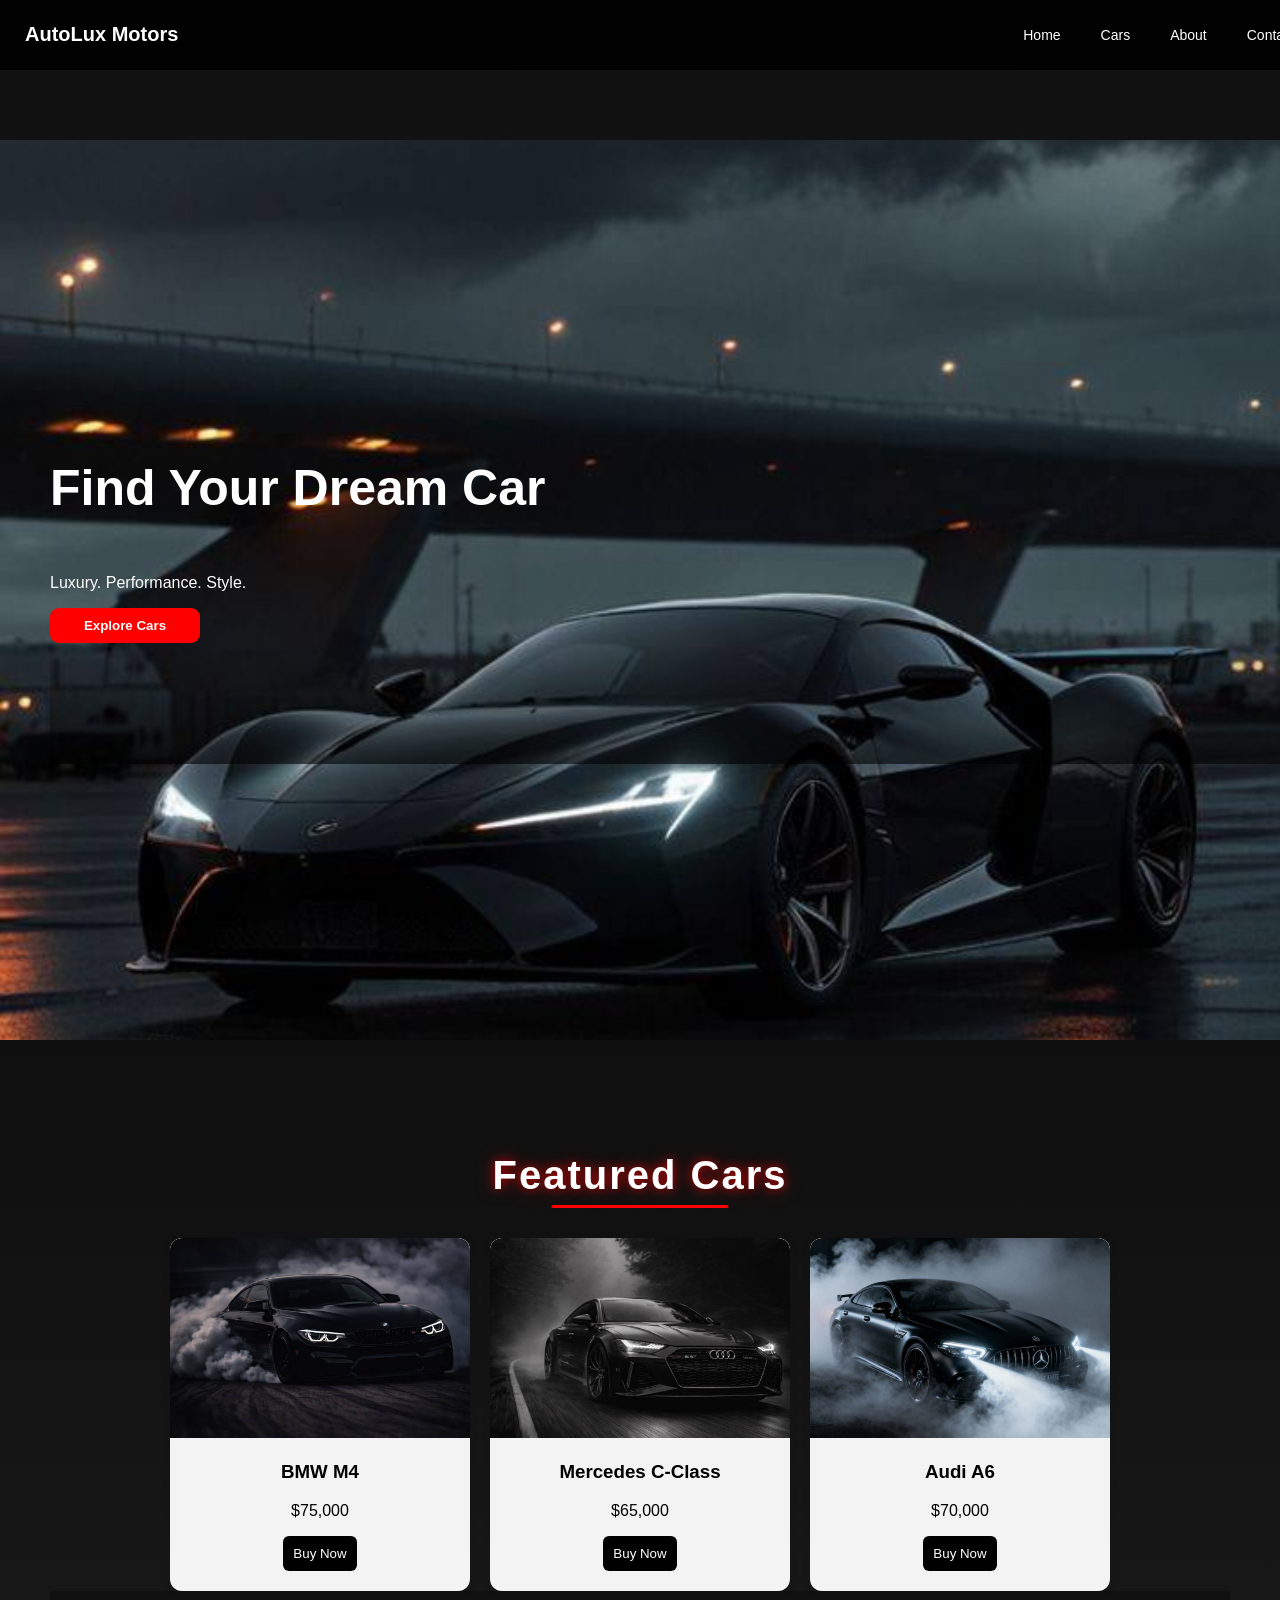
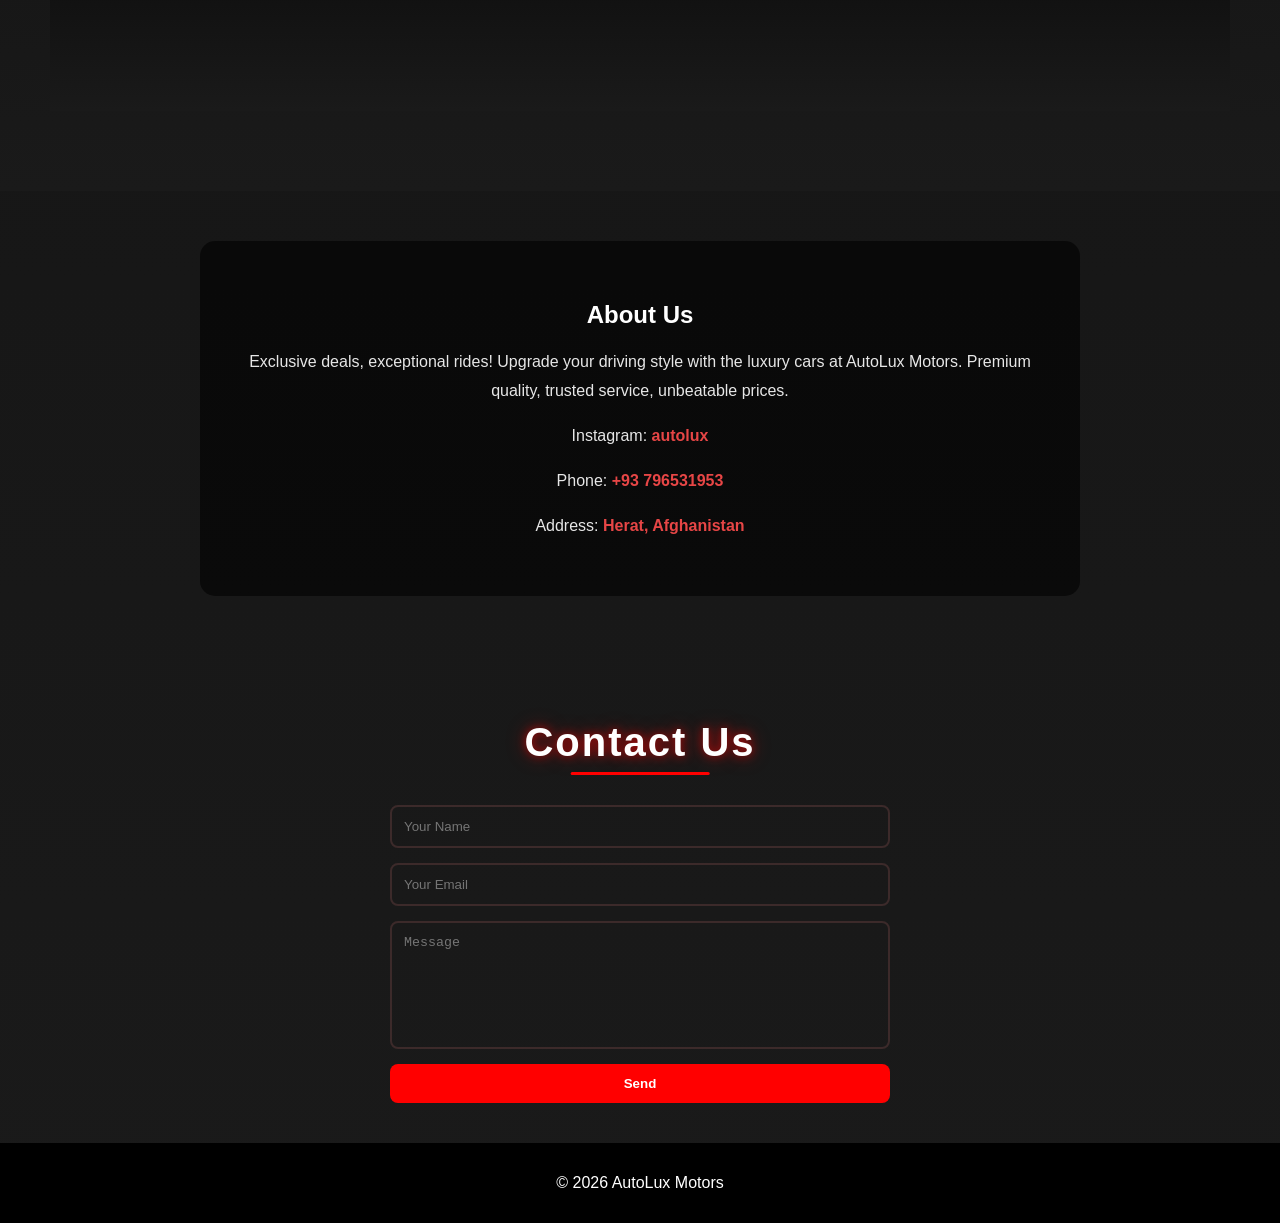
==== index.html @ 06bcda13 "add html" ====
<!DOCTYPE html>
<html lang="en">
<head>
<meta charset="UTF-8">
<meta name="viewport" content="width=device-width, initial-scale=1.0">
<title>AutoLux Motors</title>
<link rel="stylesheet" href="style.css">
</head>

<body>

<header>
    <h1>AutoLux Motors</h1>
    <nav>
        <ul>
            <li><a href="#home">Home</a></li>
            <li><a href="#cars">Cars</a></li>
            <li><a href="#about">About</a></li>
            <li><a href="#contact">Contact</a></li>
        </ul>
    </nav>
</header>

<section id="home" class="hero">
    <h2>Find Your Dream Car</h2>
    <p>Luxury. Performance. Style.</p>
    <button>Explore Cars</button>
</section>

<section id="cars" class="cars">
    <h2>Featured Cars</h2>

    <div class="car-container">

        <div class="car">
            <img src="bmw.jpg">
            <h3>BMW M4</h3>
            <p>$75,000</p>
            <button>Buy Now</button>
        </div>

        <div class="car">
            <img src="mer.jpg">
            <h3>Mercedes C-Class</h3>
            <p>$65,000</p>
            <button>Buy Now</button>
        </div>

        <div class="car">
            <img src="audi.jpg">
            <h3>Audi A6</h3>
            <p>$70,000</p>
            <button>Buy Now</button>
        </div>

    </div>

    <div class="bottom-section">
        <!--Featured  Cars-->
        <!--About-->
        <!--C0ntact-->
    </div>
</section>

<section id="about" class="about">
    <h2>About Us</h2>

    <p>
        Exclusive deals, exceptional rides! Upgrade your driving style with the luxury cars at AutoLux Motors.
        Premium quality, trusted service, unbeatable prices.
    </p>

    <p>
        Instagram:
        <a href="https://instagram.com" target="_blank">autolux</a>
    </p>

    <p>
        Phone:
        <a href="tel:+9376531953">+93 796531953</a>
    </p>

    <p>
        Address:
        <a href="https://maps.google.com" target="_blank">Herat, Afghanistan</a>
    </p>
</section>

<section id="contact" class="contact">
    <h2>Contact Us</h2>
    <form class="contact-form">

       <input type="text" placeholder="Your Name">
       <input type="email" placeholder="Your Email">
       <textarea placeholder="Message"></textarea>
       
       <button>Send</button>
    </form>

    
</section>

<footer>
    <p>© 2026 AutoLux Motors</p>
</footer>

</body>
</html>
---- style.css ----
body{
    margin: 0;
    font-family: Arial, sans-serif;
    background: linear-gradient(to bottom,#111, #1a1a1a);
    background-size: cover;
    padding-top: 70px;


}


header{
    position: fixed;
    top: 0;
    width: 100%;
    background: rgba(0,0,0,0.9);
    color: white;
    display: flex;
    justify-content: space-between;
    align-items: center;
    padding: 10px 25px;
    z-index: 1000;
}
header h1{
    font-size: 20px;
}

nav ul{
    list-style: none;
    display: flex;
    margin: 0;
    padding: 0;
}

nav ul li{
    margin-left: 20px;
}

nav ul li a{
    color: white;
    text-decoration: none;
    position: relative;
    font-size: 14px;
    padding: 5px 10px;
    border-radius: 5px;
    transition: 0.3s;

}

nav ul li a:hover{
    color: red;
    transform: scale(1.1);
    text-shadow: 0 0 8px red;
    background: rgba(255,0,0,0.2);
}


nav ul li a::after{
    content: "";
    position: absolute;
    width: 0%;
    height: 2px;
    background: red;
    left: 0;
    bottom: -5px;
    transition: 0.3s;
}

nav ul li a:hover::after{
    width: 100%;
}


.hero{
    height: 100vh;
    background: url("bage.jpg") no-repeat center;
    background-size: cover;
    color: white;
    display: flex;
    flex-direction: column;
    justify-content: center;
    padding-left: 50px;
    margin-top: 70px;
    
}

.hero h2{
    font-size: 50px;
}

.hero button{
    width: 150px;
    padding: 10px;
    background: red;
    color: white;
    border: none;
    cursor: pointer;
    border-radius: 9px;
    transition: 0.3s;
    font-weight: bold;

}

.hero button:hover{
    background: darkred;
    color: black;
    box-shadow: 0 0 15px rgba(255,0,0,0.7);

}

.hero::after{
    content: "";
    position: relative;
    bottom: -1px;
    left: 0;
    width: 100%;
    height: 120px;
    background: linear-gradient(to bottom, transparent, rgba(0,0,0,0) 0%, rgba(0,0,0,0.6) 100%);
    pointer-events: none;
    z-index: 2;
    overflow: hidden;

}


.cars{
    text-align: center;
    padding: 80px  50px;
    background: linear-gradient(to bottom, #0f0f0f, #1a1a1a);
}

.car-container{
    display: flex;
    justify-content: center;
    gap: 20px;
    flex-wrap: wrap;
}


.cars h2{
    font-size: 40px;
    color: white;
    margin-bottom: 40px;
    position: relative;
    display: inline-block;
    letter-spacing: 2px;

}

.cars h2::after{
    content: "";
    position: absolute;
    left: 50%;
    bottom: -10px;
    width: 60%;
    height: 3px;
    background: red;
    transform: translateX(-50%);
    border-radius: 10px;

}

.cars h2{
    text-shadow: 0 0 10px rgba(255, 0, 0, 0.6), 0 0 20px rgba(255, 0, 0, 0.4);
}

.cars h2:hover{
    letter-spacing: 4px;
    transition: 0.3s;
}

.car{
    background: rgba(255,255,255,0.95);
    width: 300px;
    border-radius: 12px;
    box-shadow: 0 0 10px rgba(0,0,0,0.1);
    padding-bottom: 20px;
    transition: 0.3s;
    overflow: hidden;

}

.car:hover{
    transform: translateY(-10px) scale(1.03);
    box-shadow: 0 15px 30px rgba(0,0,0,0.3);
}

.car img{
    width: 100%;
    height: 200px;
    object-fit: cover;
    border-radius: 12px 12px 0 0;
    transition: 0.4s;

}

.car:hover img{
    transform: scale(1.1);
}

.car{
    overflow: hidden;
}

.car button{
    background: black;
    color: white;
    border: none;
    padding: 10px;
    cursor: pointer;
    transition: 0.3s;
    border-radius: 6px;
}

.car button:hover{
    background: red;
    transform: scale(1.1);
}

.car:hover{
    box-shadow: 0 0 25px rgba(255,0,0,0.5)
}

.bottom-section{
    background: linear-gradient(to bottom, #111, #1a1a1a);
    background-size: cover;
    padding: 60px 0;


}

.bottom-section::before{
    content: "";
    position: relative;
    width: 100%;
    height: 100%;
    background: rgba(0, 0, 0, 0.5);
    top: 0;
    left: 0;
    z-index: 0;

}

.bottom-section *{
    position: relative;
    z-index: 1;
}


.about{
    max-width: 800px;
    margin: 50px auto;
    padding: 40px;
    background: rgba(0, 0, 0, 0.6);
    border-radius: 15px;
    text-align: center;
    color: white;
    
}

.about p{
    line-height: 1.8;
    font-size: 16px;
    opacity: 0.9;
}

.about a{
    color: #ff4d4d;
    text-decoration: none;
    font-weight: bold;

}

.about a:hover{
    color: white;
}

/* CONTACT */
.contact{
    text-align: center;
    padding: 40px;
}

.contact h2{
    font-size: 40px;
    color: white;
    margin-bottom: 40px;
    position: relative;
    display: inline-block;
    letter-spacing: 2px;
    text-shadow: 0 0 10px rgba(255,0,0,0.6),
                 0 0 20px rgba(255,0,0,0.4);
}


.contact h2::after{
    content: "";
    position: absolute;
    left: 50%;
    bottom: -10px;
    width: 60%;
    height: 3px;
    background: red;
    transform: translateX(-50%);
    border-radius: 10px;
}

.contact-form{
    display: flex;
    max-width: 500px;
    margin: auto;
    gap: 15px;
    flex-direction: column;
}

.contact-form input,
.contact-form textarea{
    padding: 12px;
    border: 2px solid rgb(60, 42, 42);
    background: transparent;
    color: white;
    border-radius: 8px;
    outline: none;
}

.contact-form input:focus, 
.contact-form textarea:focus{
    box-shadow: 0 0 10px rgba(255,0,0,0.6);
}

.contact-form button{
    padding: 12px;
    border: none;
    background: red;
    color: white;
    font-weight: bold;
    cursor: pointer;
    border-radius: 8px;
    transition: 0.3s;
}

.contact-form button:hover{
    background: darkred;
    box-shadow: 0 0 15px rgba(255, 0, 0, 0.7);
}

.contact textarea{
    resize: none;
    height: 100px;

}




footer{
    background: black;
    color: white;
    text-align: center;
    padding: 15px;
}
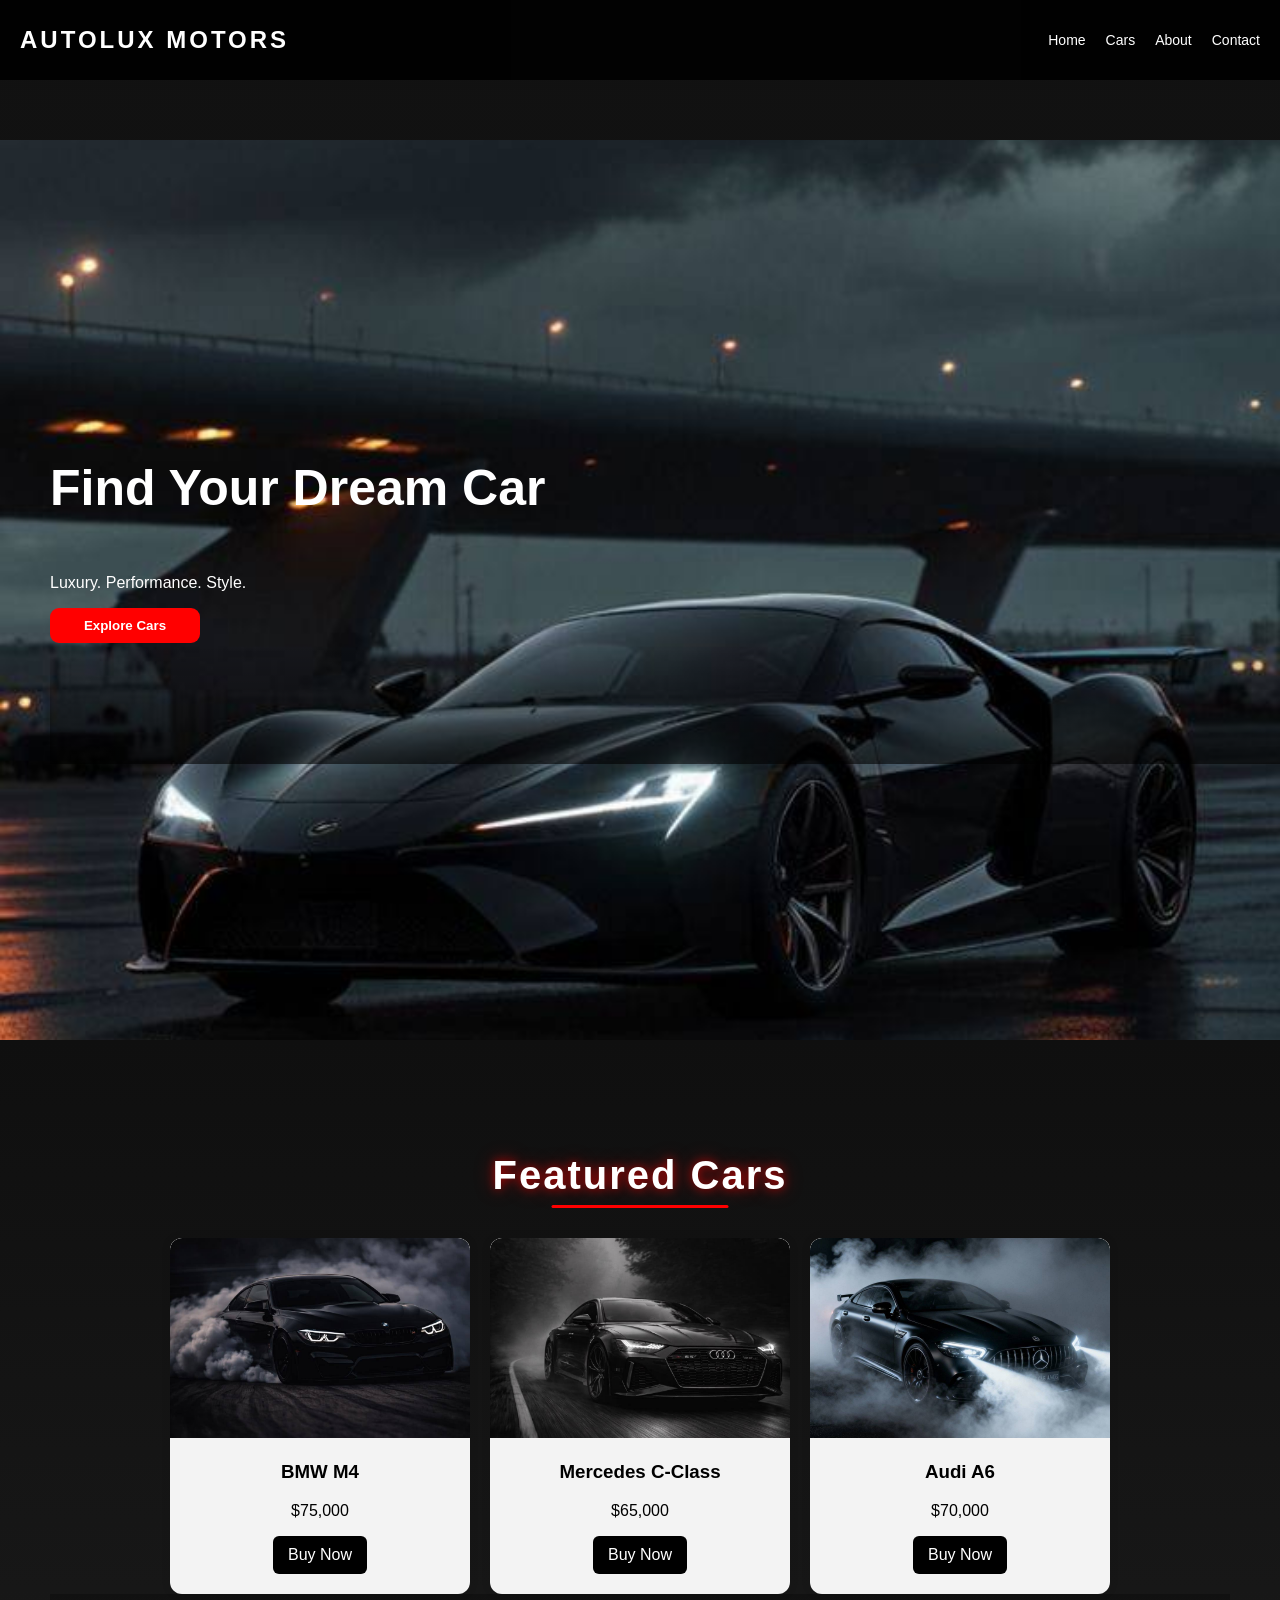
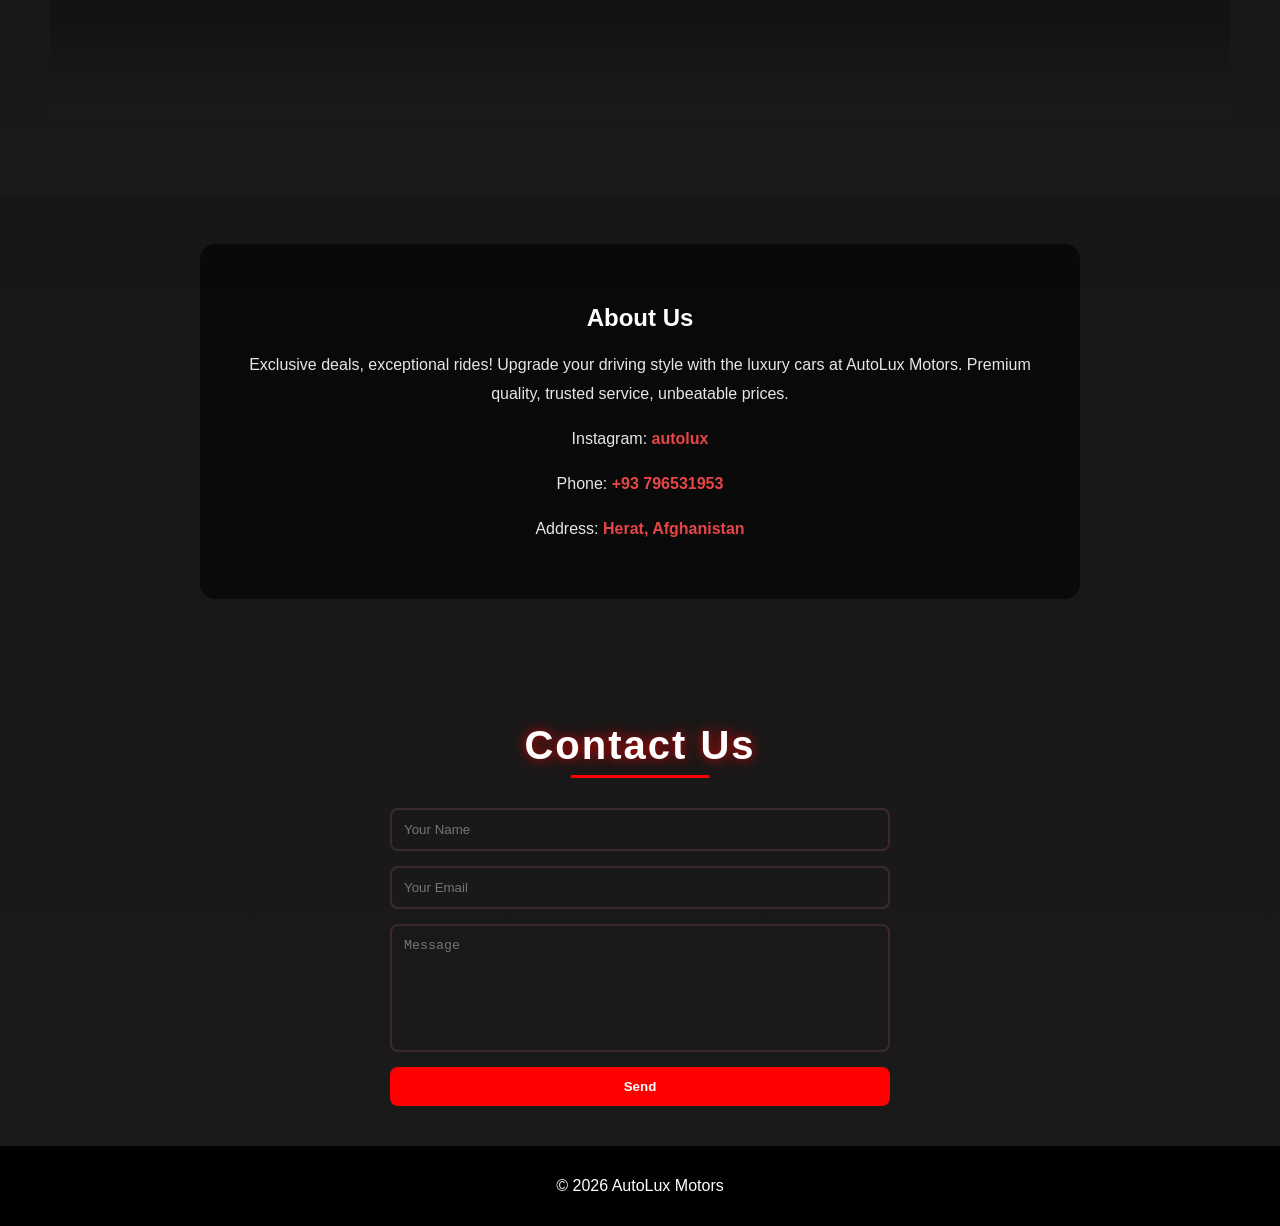
==== commit fe6a3ff9: "add.html" ====
--- a/index.html
+++ b/index.html
@@ -36,21 +36,22 @@
             <img src="bmw.jpg">
             <h3>BMW M4</h3>
             <p>$75,000</p>
-            <button>Buy Now</button>
+            <a href="buy.html?cars=bmw" class="buy-btn">Buy Now</a>
         </div>
 
         <div class="car">
             <img src="mer.jpg">
             <h3>Mercedes C-Class</h3>
             <p>$65,000</p>
-            <button>Buy Now</button>
+            <a href="buy.html?car=mercedes" class="buy-btn">Buy Now</a>
         </div>
 
         <div class="car">
             <img src="audi.jpg">
             <h3>Audi A6</h3>
             <p>$70,000</p>
-            <button>Buy Now</button>
+            <a href="buy.html?cars=audi" class="buy-btn">Buy Now</a>
+        
         </div>
 
     </div>
--- a/style.css
+++ b/style.css
@@ -18,11 +18,17 @@
     display: flex;
     justify-content: space-between;
     align-items: center;
-    padding: 10px 25px;
+    padding: 10px 20px;
     z-index: 1000;
 }
 header h1{
-    font-size: 20px;
+    font-size: 24px;
+    font-family: 'Segoe UI', Tahoma, Geneva, Verdana, sans-serif;
+    font-weight: bold;
+    letter-spacing: 3px;
+    text-transform: uppercase;
+    color: white;
+
 }
 
 nav ul{
@@ -30,10 +36,17 @@
     display: flex;
     margin: 0;
     padding: 0;
+    margin-right: 20px;
 }
 
 nav ul li{
-    margin-left: 20px;
+    margin-left: auto;
+
+
+}
+nav ul li:last-child {
+    margin-right: 10px;
+
 }
 
 nav ul li a{
@@ -244,6 +257,23 @@
 .bottom-section *{
     position: relative;
     z-index: 1;
+}
+
+.buy-btn {
+    display: inline-block;
+    background: black;
+    color: white;
+    padding: 10px 15px;
+    border-radius: 6px;
+    text-decoration: none;
+    transition: 0.3s;
+}
+
+      
+
+.buy-btn:hover {
+    background: red;
+    transform: scale(1.1);
 }
 
 
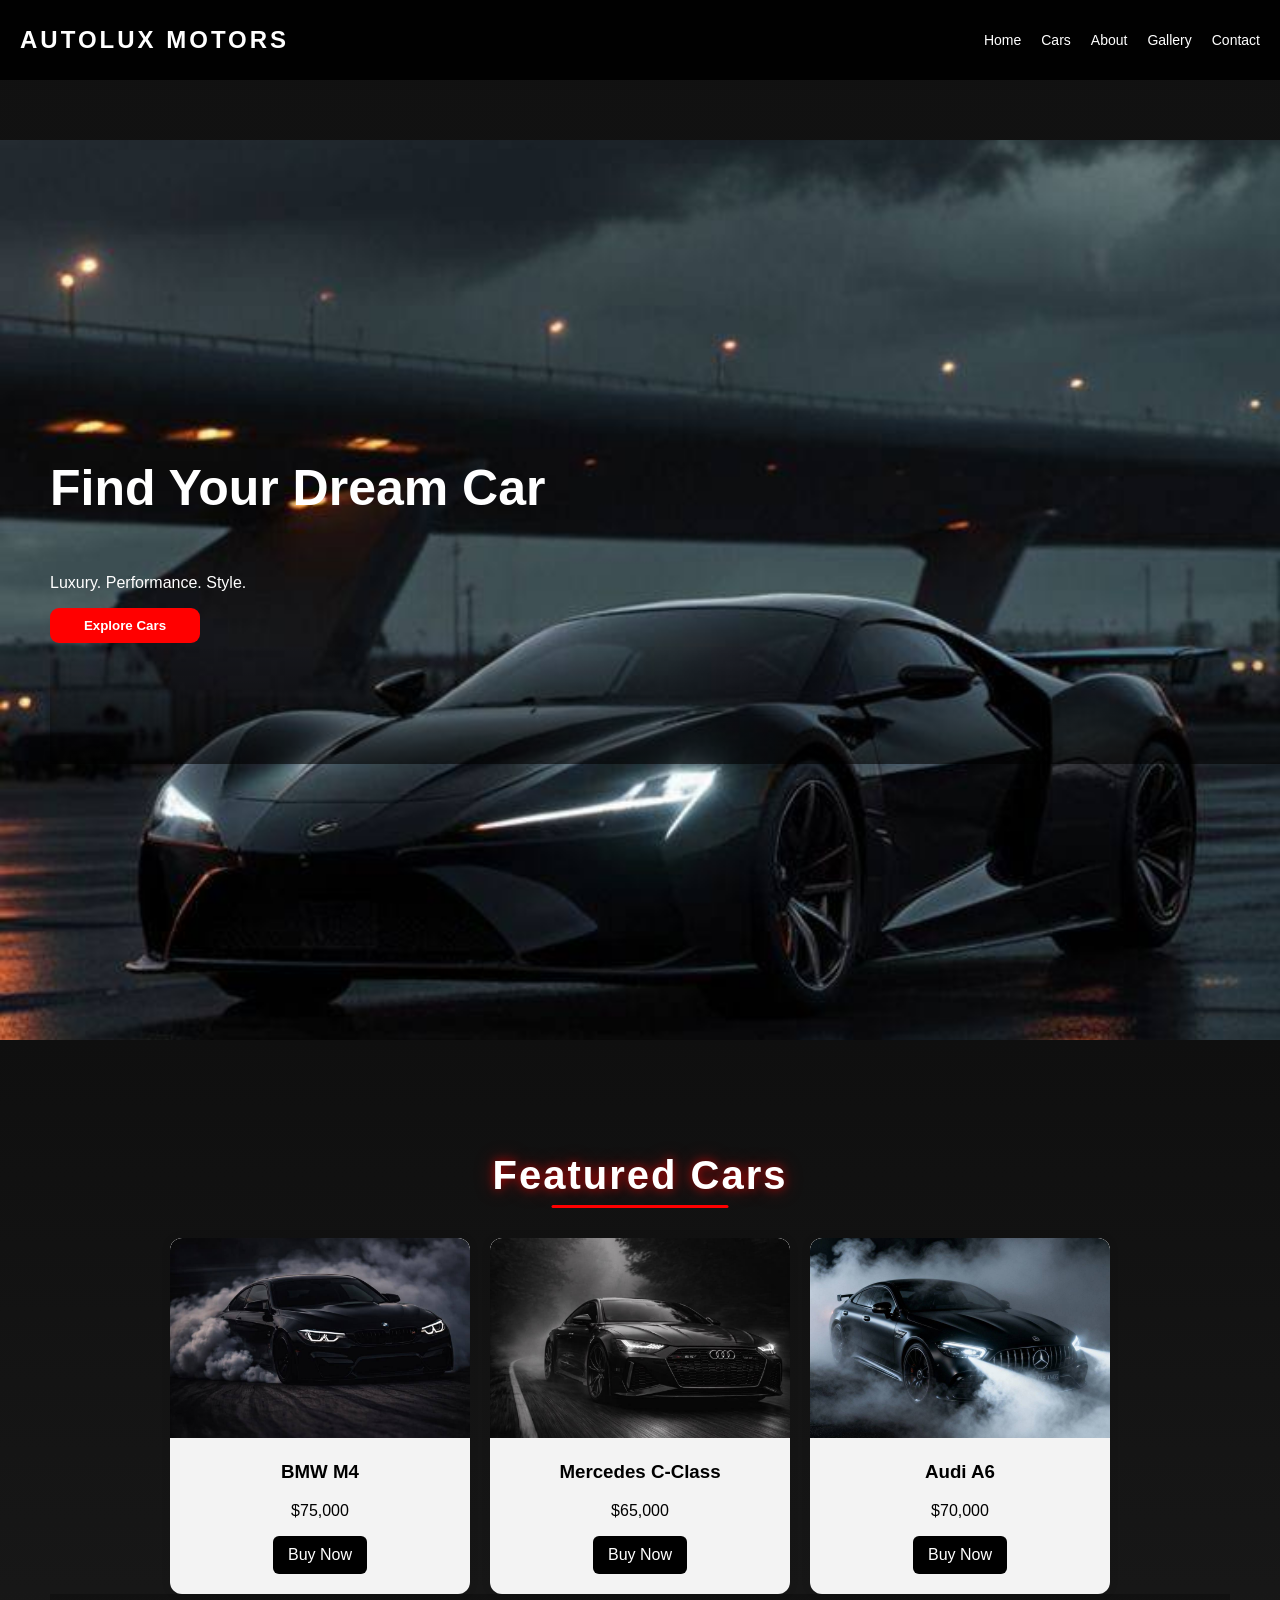
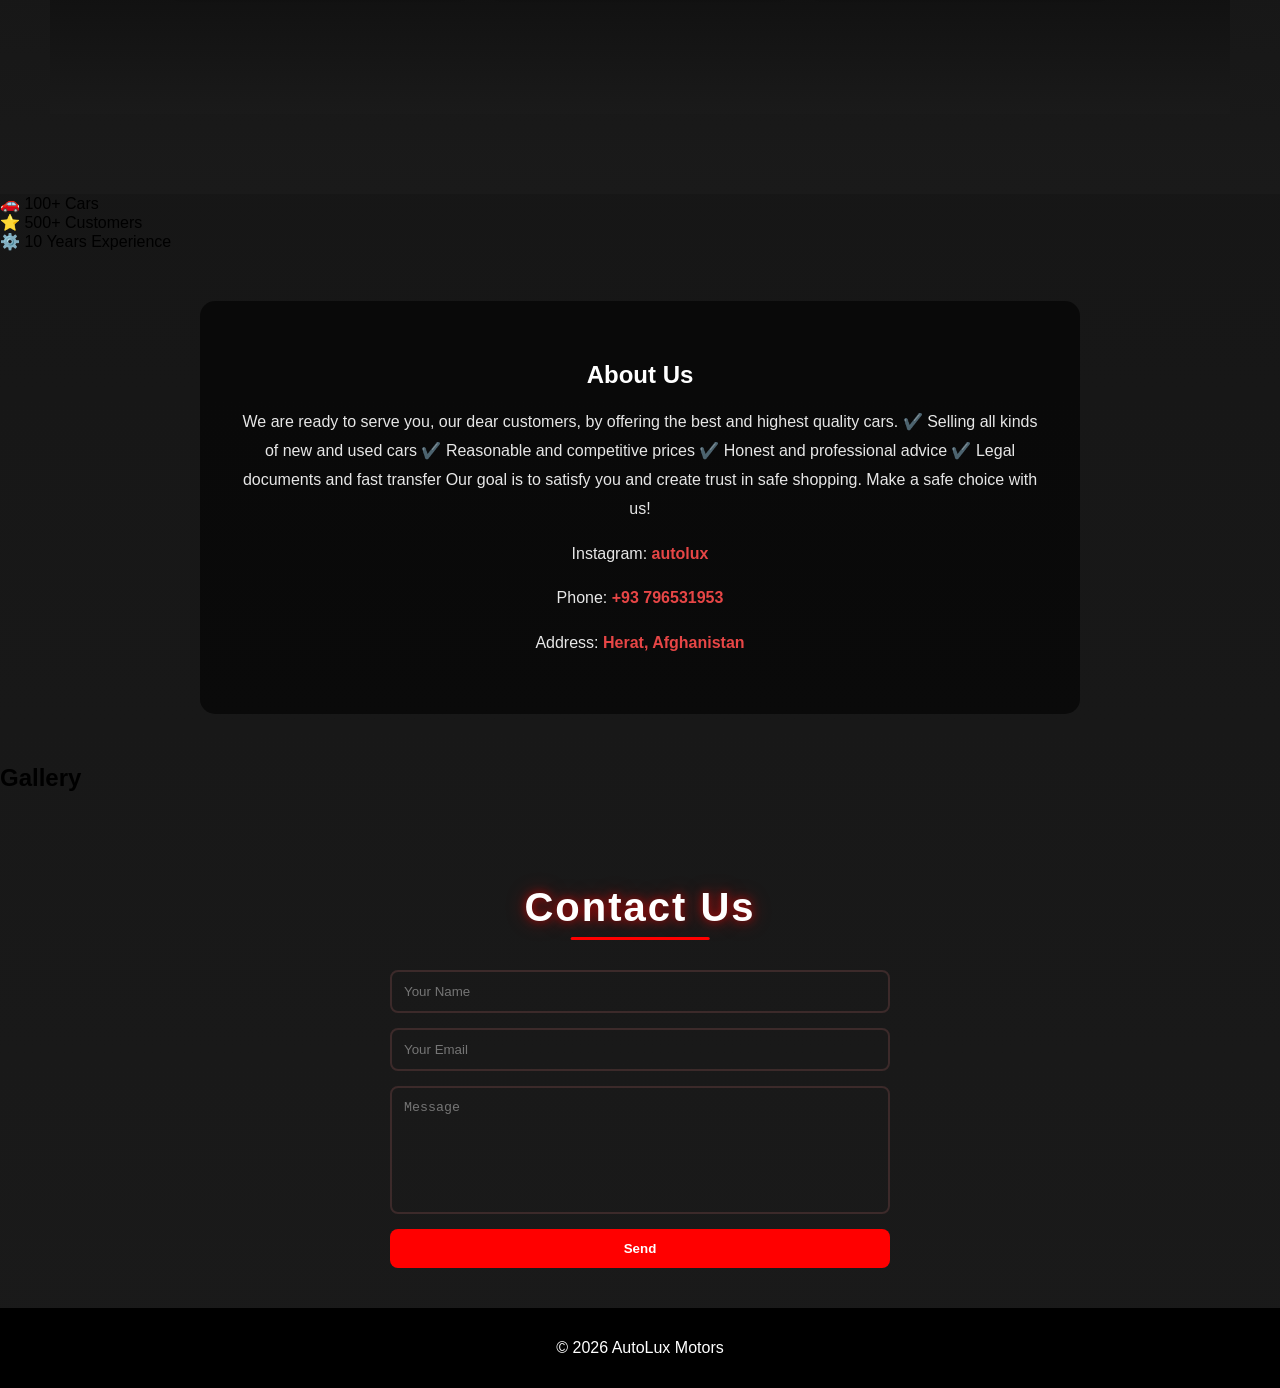
==== commit e55b78bb: "add.html" ====
--- a/index.html
+++ b/index.html
@@ -16,6 +16,7 @@
             <li><a href="#home">Home</a></li>
             <li><a href="#cars">Cars</a></li>
             <li><a href="#about">About</a></li>
+            <li><a href="#gallery">Gallery</a></li>
             <li><a href="#contact">Contact</a></li>
         </ul>
     </nav>
@@ -63,12 +64,28 @@
     </div>
 </section>
 
+<section class="stats">
+    <div>🚗 100+ Cars</div>
+
+    <div>⭐ 500+ Customers</div>
+
+    <div>⚙️ 10 Years Experience</div>
+
+</section>
+
 <section id="about" class="about">
     <h2>About Us</h2>
 
     <p>
-        Exclusive deals, exceptional rides! Upgrade your driving style with the luxury cars at AutoLux Motors.
-        Premium quality, trusted service, unbeatable prices.
+        We are ready to serve you, our dear customers, by offering the best and highest quality cars.
+✔️ Selling all kinds of new and used cars
+✔️ Reasonable and competitive prices
+✔️ Honest and professional advice
+✔️ Legal documents and fast transfer
+
+Our goal is to satisfy you and create trust in safe shopping.
+
+Make a safe choice with us!
     </p>
 
     <p>
@@ -85,6 +102,16 @@
         Address:
         <a href="https://maps.google.com" target="_blank">Herat, Afghanistan</a>
     </p>
+</section>
+
+
+<section class="gallery" id="gallery">
+    <h2>Gallery</h2>
+
+    <div class="gallery">
+
+    </div>
+ 
 </section>
 
 <section id="contact" class="contact">
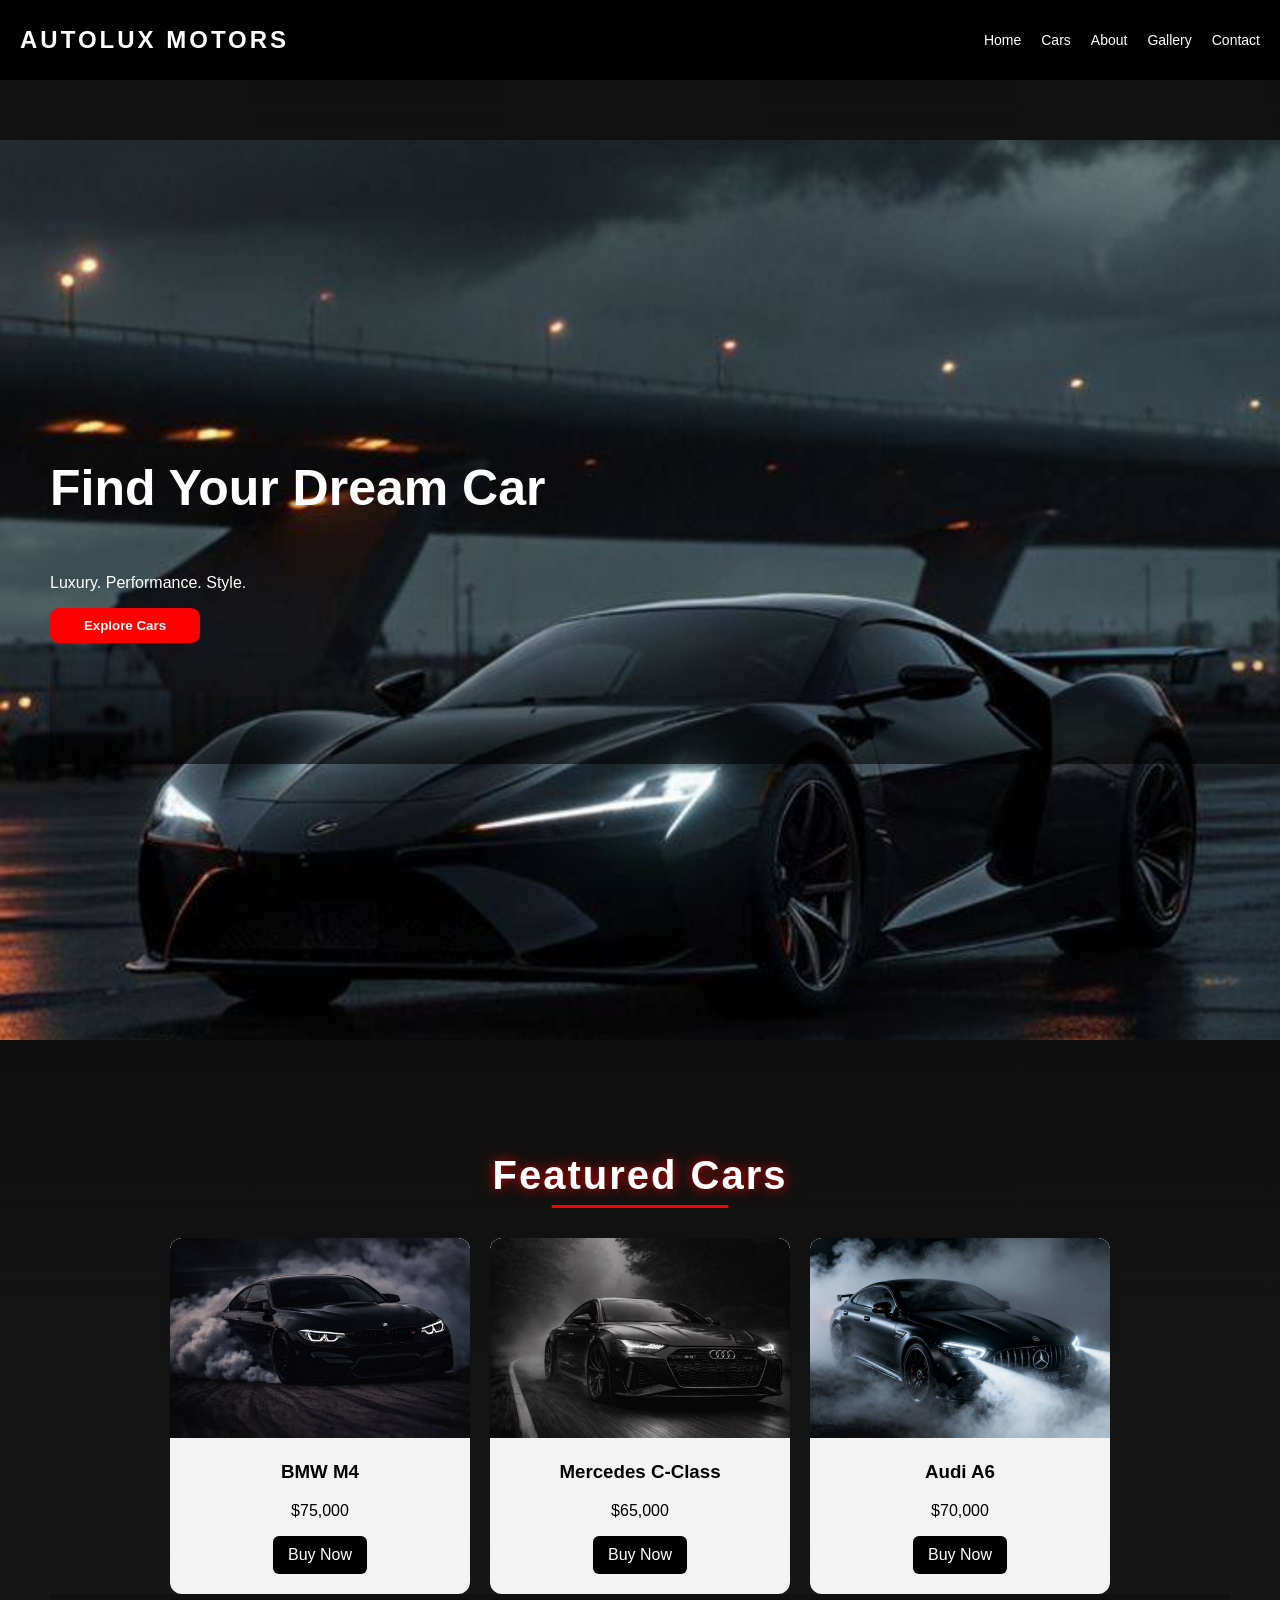
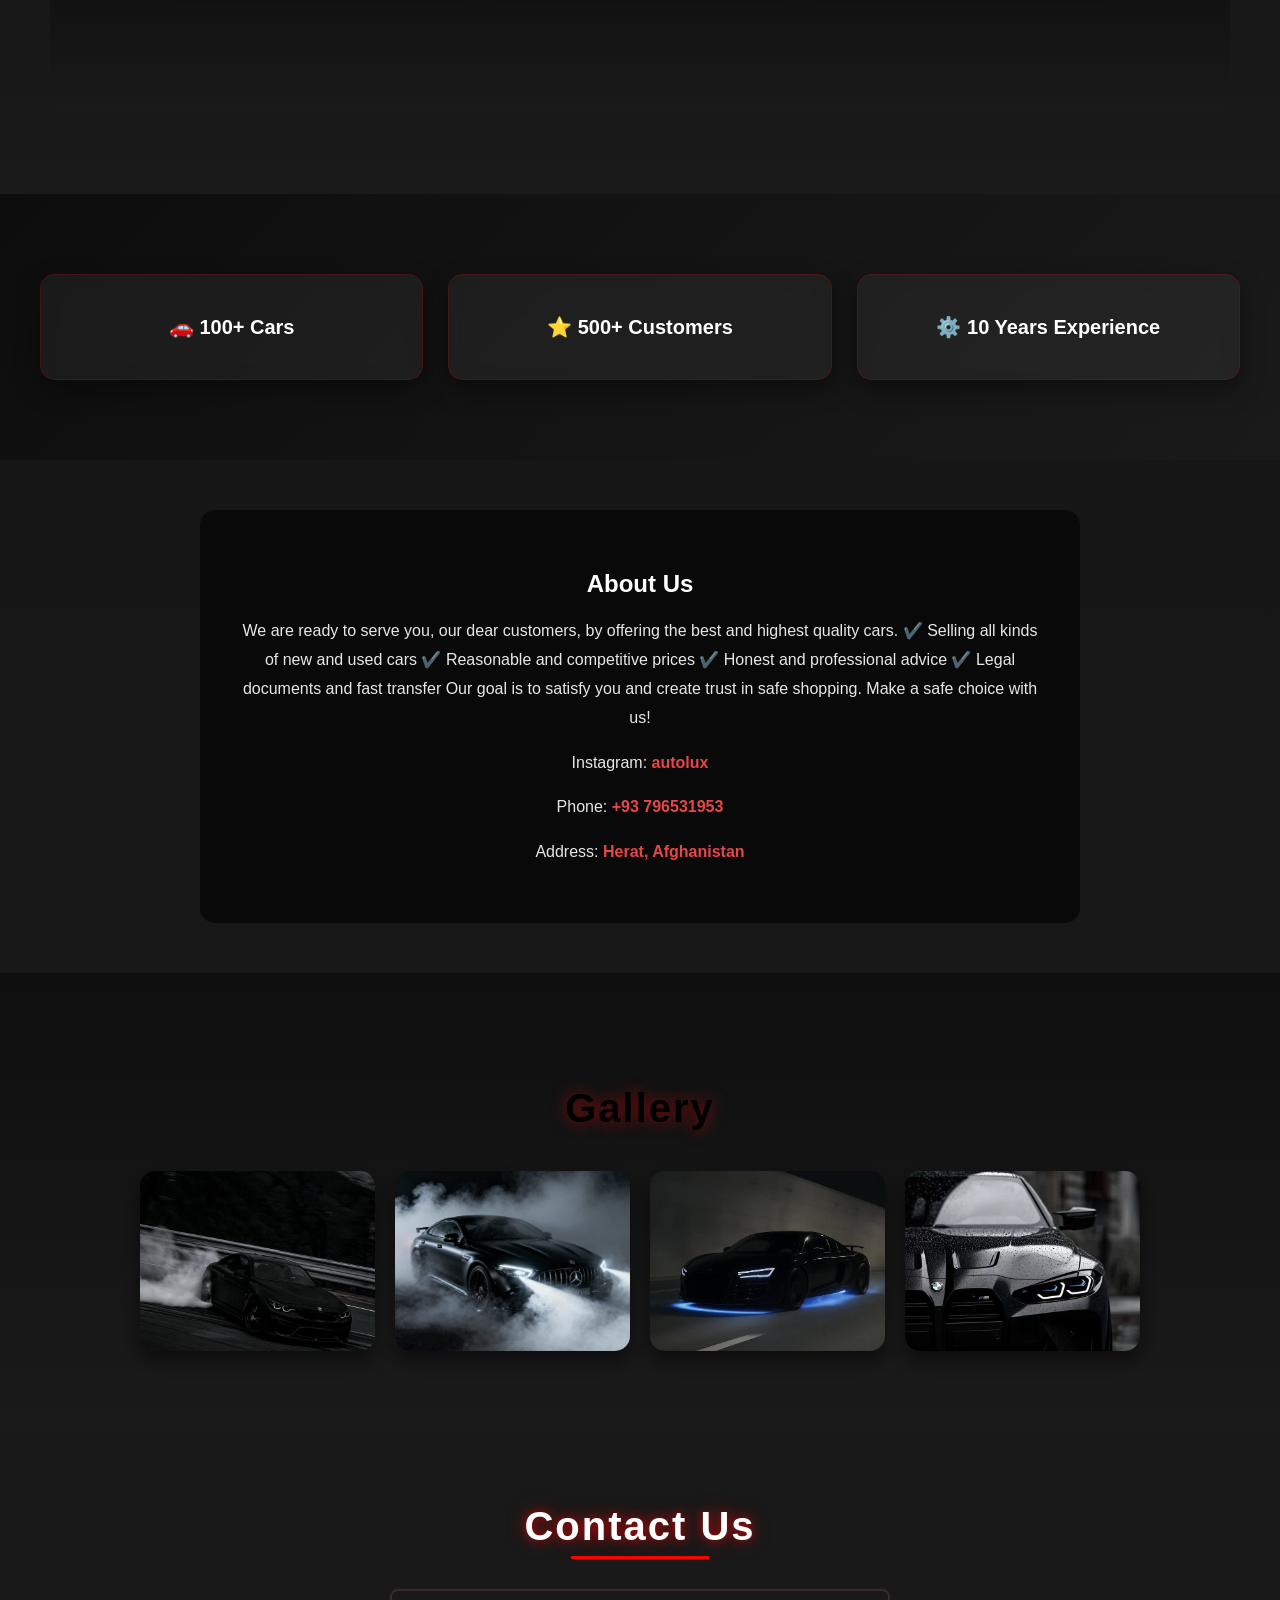
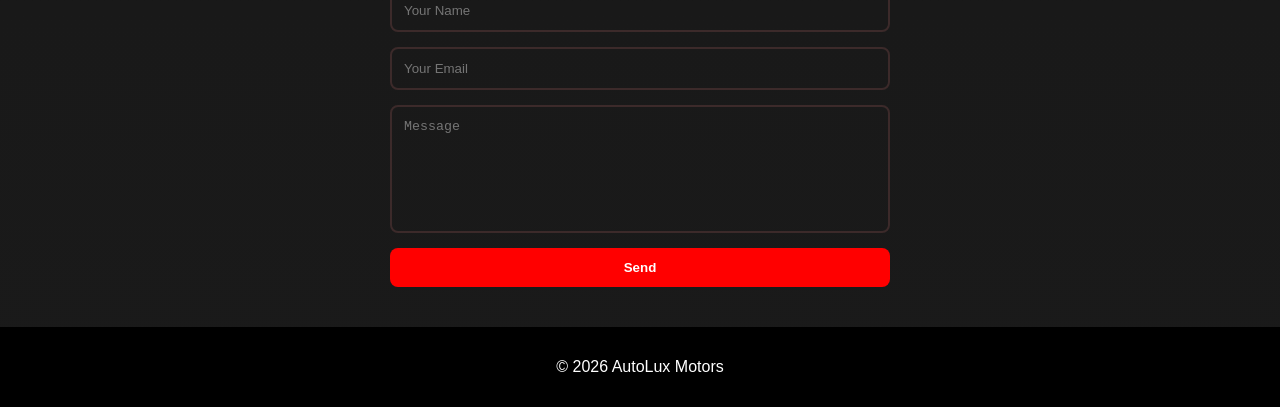
==== commit 3b33794d: "add.html" ====
--- a/index.html
+++ b/index.html
@@ -108,7 +108,11 @@
 <section class="gallery" id="gallery">
     <h2>Gallery</h2>
 
-    <div class="gallery">
+    <div class="gallery-container">
+        <img src="ga.jpg" alt="">
+        <img src="ll.jpg" alt="">
+        <img src="er.jpg" alt="">
+        <img src="yy.jpg" alt="">
 
     </div>
  
--- a/style.css
+++ b/style.css
@@ -276,6 +276,53 @@
     transform: scale(1.1);
 }
 
+.stats{
+    display: grid;
+    grid-template-columns: repeat(auto-fit, minmax(200px, 1fr));
+    gap: 25px;
+    padding: 80px 40px;
+    background: linear-gradient(135deg, #0d0d0d, #1a1a1a);
+    text-align: center;
+}
+
+
+.stats div{
+    background: rgba(255,255,255,0.05);
+    border: 1px solid rgba(255,0,0,0.2);
+    border-radius: 15px;
+    padding: 40px 20px;
+    font-size: 20px;
+    font-weight: bold;
+    color: white;
+    transition: 0.4s;
+    backdrop-filter: blur(8px);
+    box-shadow: 0 10px 25px rgba(0,0,0,0.4);
+    position: relative;
+    overflow: hidden;
+}
+
+.stats div::before{
+    content: "";
+    position: absolute;
+    top: 0;
+    left: -100%;
+    width: 100%;
+    height: 3px;
+    background: red;
+    transition: 0.5s;
+}
+
+
+.stats div:hover{
+    transform: translateY(-10px) scale(1.05);
+    box-shadow: 0 0 25px rgba(255,0,0,0.5);
+    border-color: rgba(255,0,0,0.6);
+}
+
+.stats div:hover::before{
+    left: 0;
+}
+
 
 .about{
     max-width: 800px;
@@ -305,7 +352,47 @@
     color: white;
 }
 
-/* CONTACT */
+.gallery{
+    text-align: center;
+    padding: 80px 40px;
+    background: linear-gradient(to bottom, #0f0f0f, #1a1a1a);
+}
+
+.gallery h2{
+    font-size: 40px;
+    margin-bottom: 40px;
+    letter-spacing: 2px;
+    text-shadow: 0 0 15px rgba(255,0,0,0.5);
+}
+
+.gallery-container{
+    display: grid;
+    grid-template-columns: repeat(auto-fit, minmax(220px, 1fr));
+    gap: 20px;
+    max-width: 1000px;
+    margin: auto;
+}
+
+
+.gallery-container img{
+    width: 100%;
+    height: 180px;
+    object-fit: cover;
+    border-radius: 15px;
+    transition: 0.4s;
+    filter: grayscale(20%);
+    box-shadow: 0 10px 20px rgba(0,0,0,0.5);
+}
+
+.gallery-container img:hover{
+    transform: scale(1.08) rotate(1deg);
+    filter: grayscale(0%);
+    box-shadow: 0 0 25px rgba(255,0,0,0.6);
+}
+
+
+
+
 .contact{
     text-align: center;
     padding: 40px;
